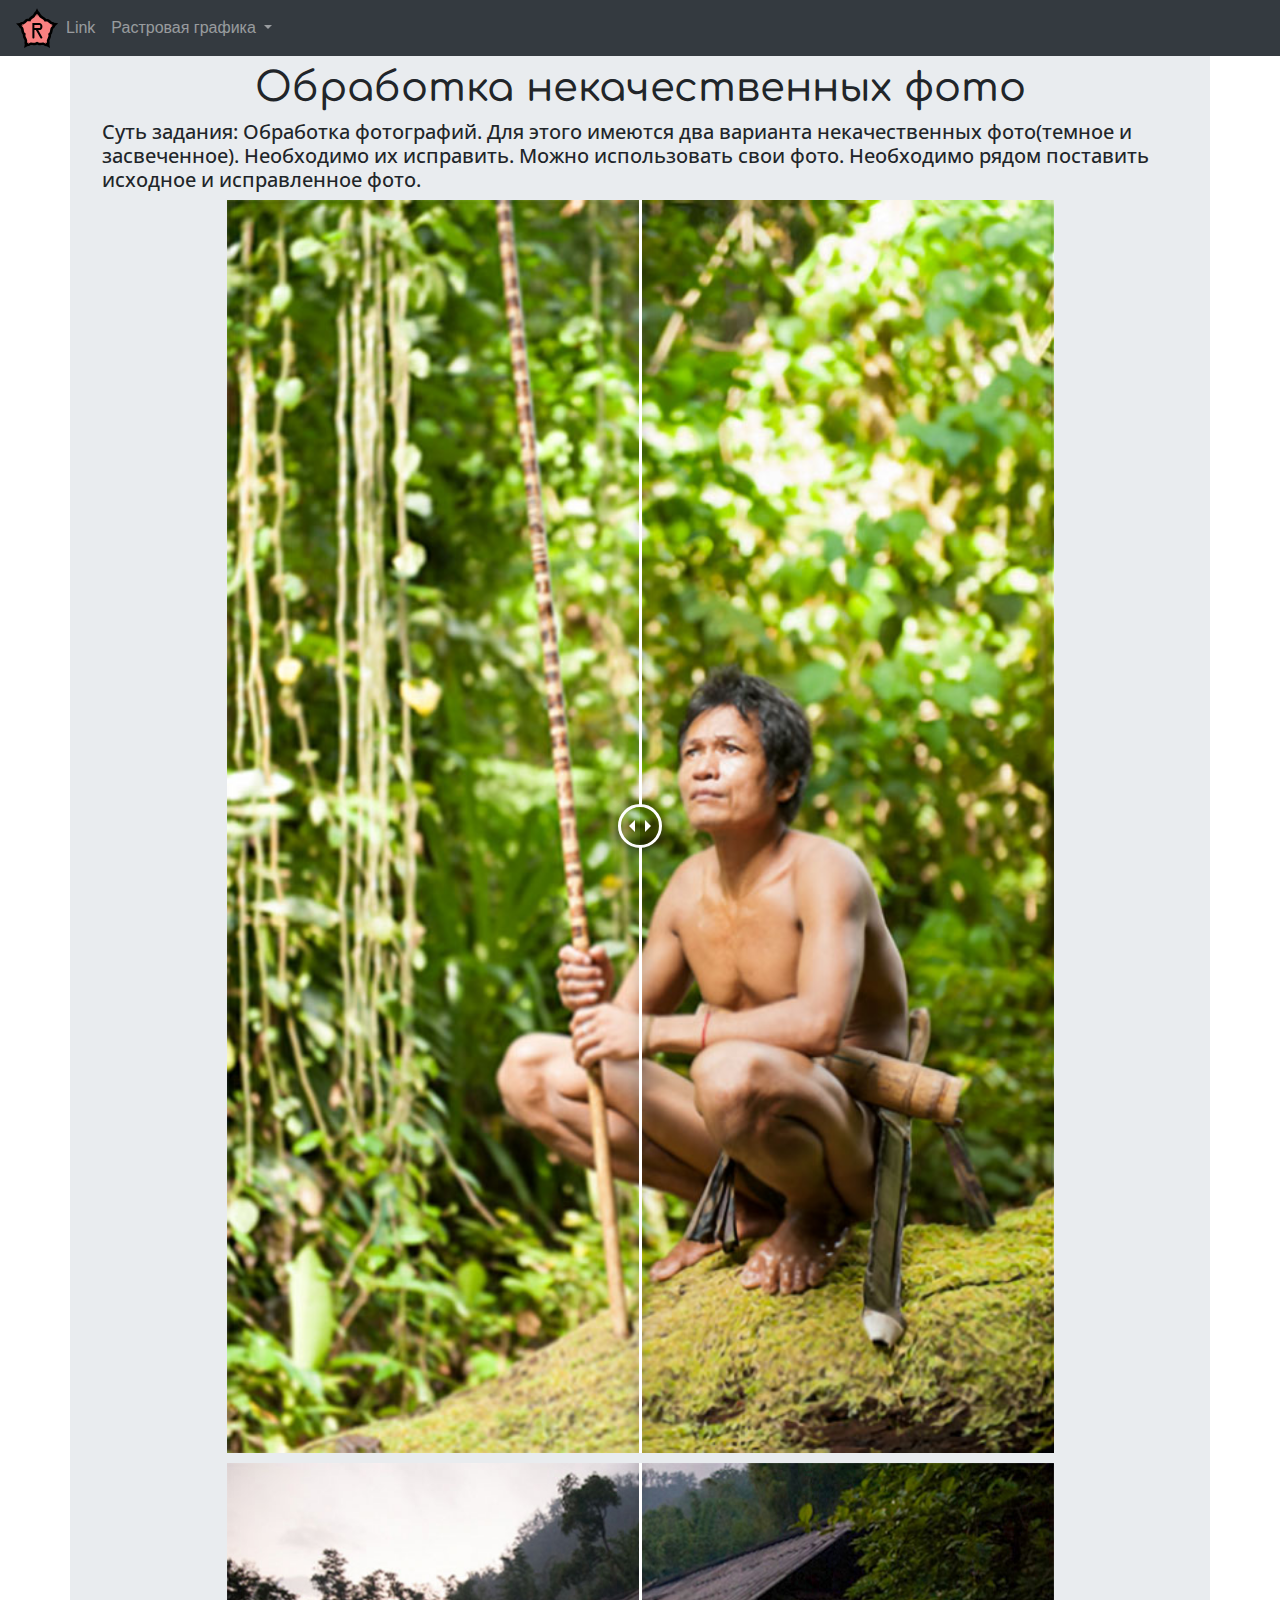
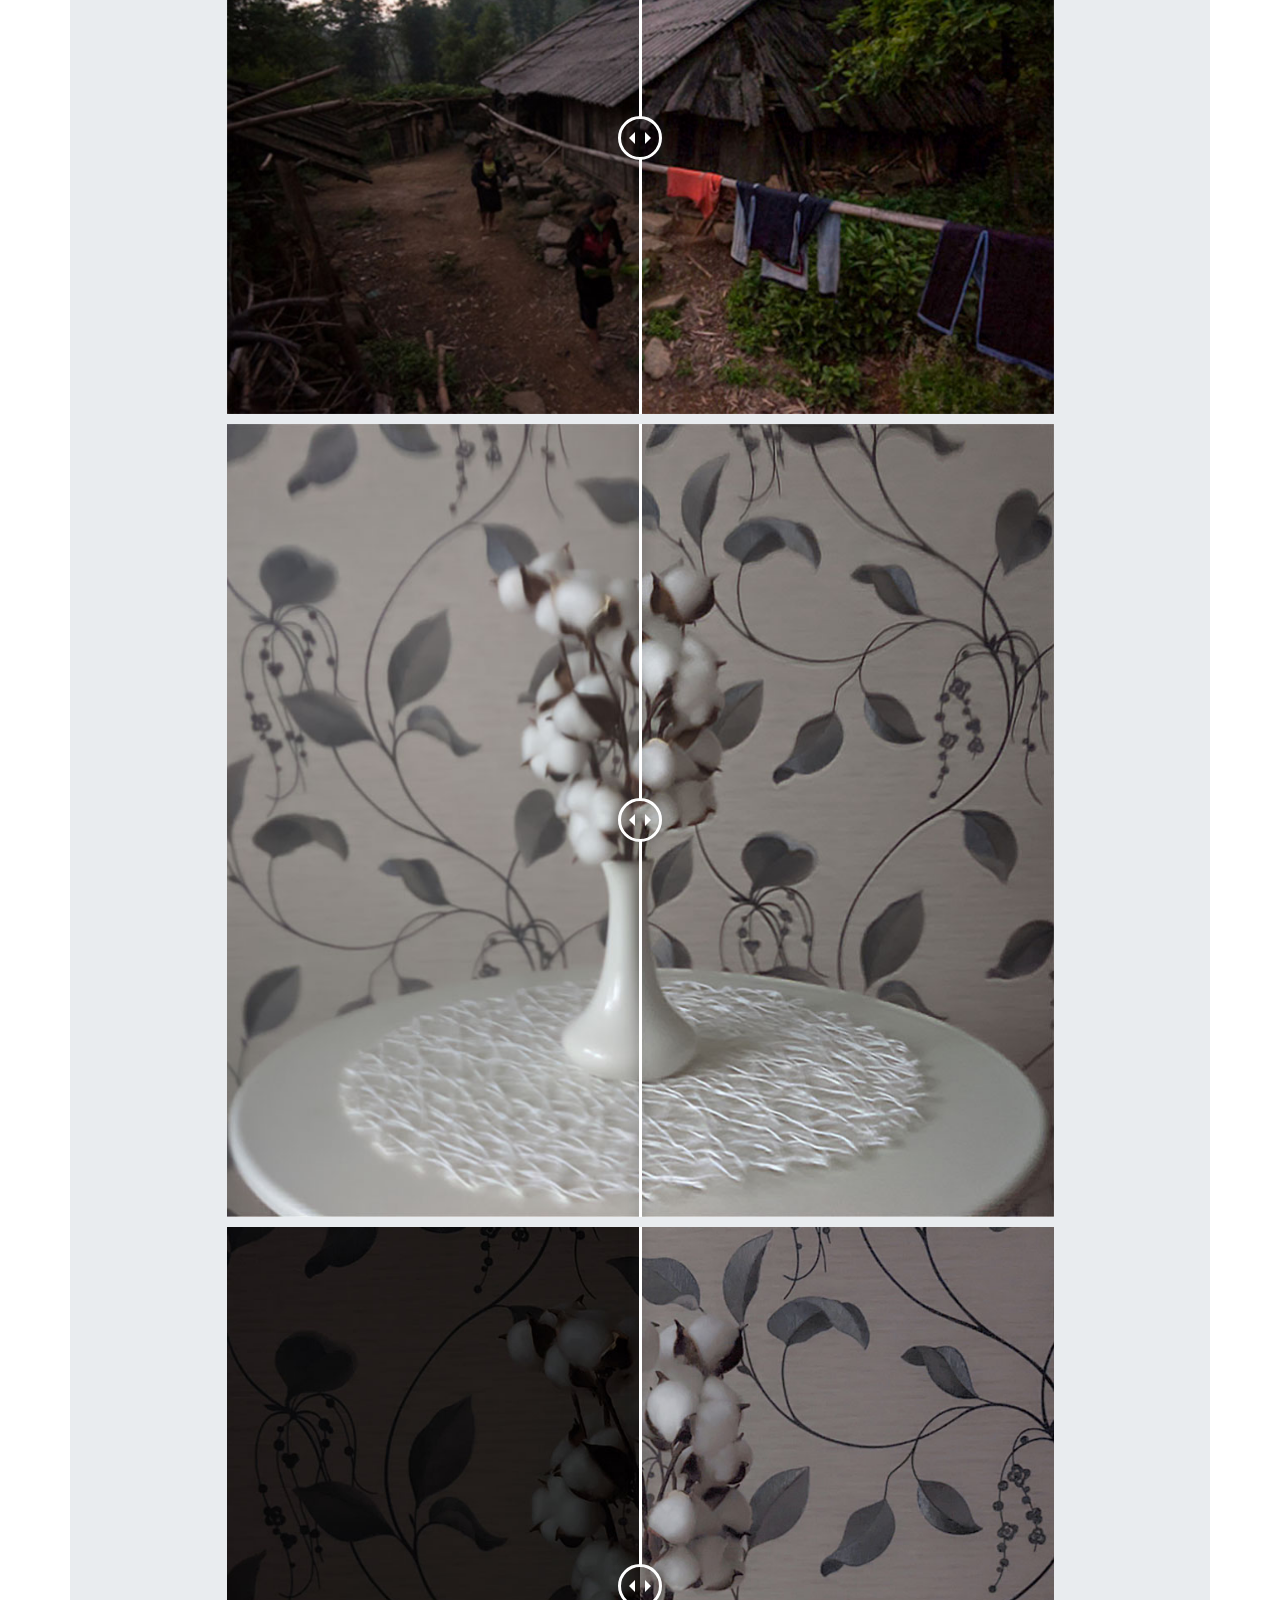
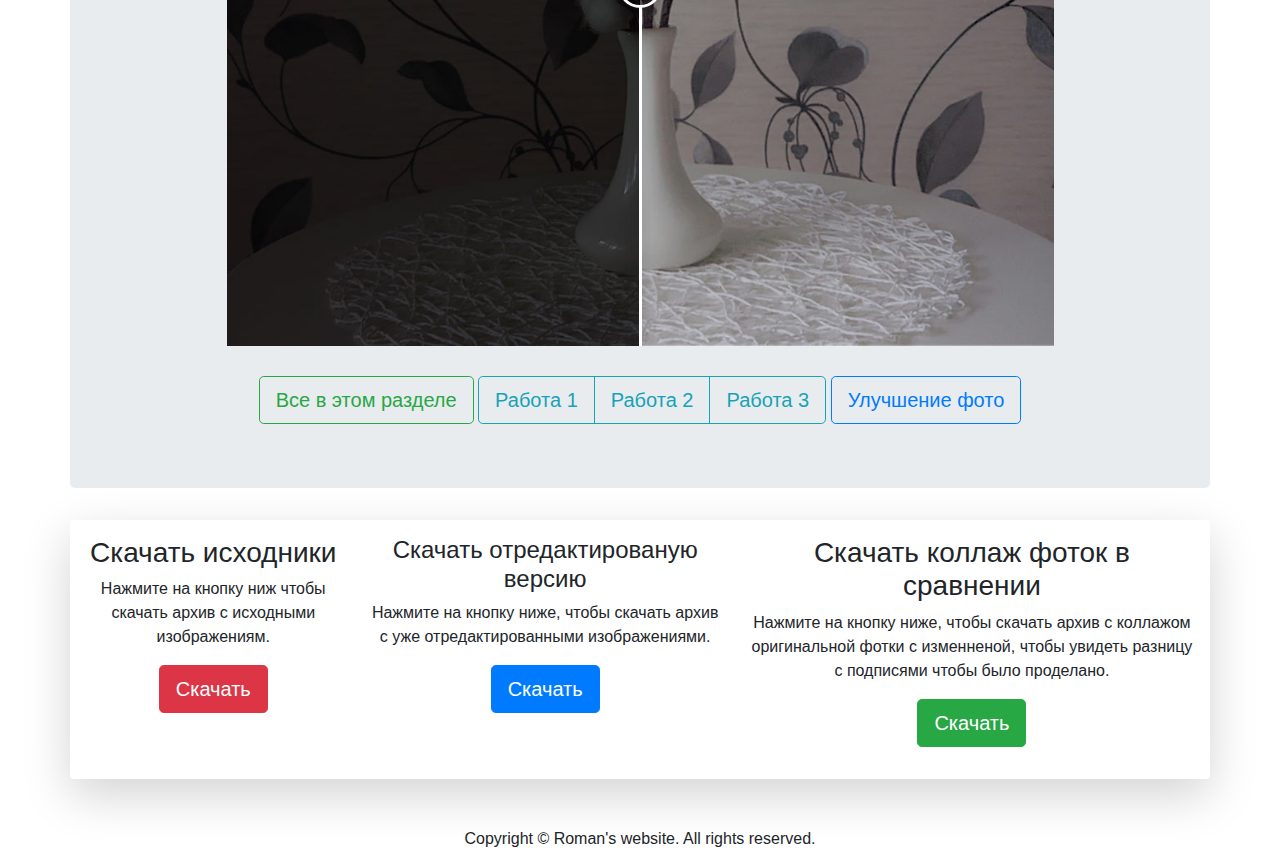
==== bitmap-photo enhancement.html @ d8ad8819 "+" ====
<!DOCTYPE html>
<html lang="en">
  <head>
    <meta charset="utf-8">
    <meta http-equiv="X-UA-Compatible" content="IE=edge">
    <meta name="viewport" content="width=device-width, initial-scale=1">
    <title>Bootstrap Product Page Template</title>
    <!-- Bootstrap -->
	  
	  <link href="css/bootstrap-4.4.1.css" rel="stylesheet">
	  <link href="mainstyle.css" rel="stylesheet" type="text/css">
<script src="https://cdn.jsdelivr.net/npm/bootstrap@5.1.3/dist/js/bootstrap.bundle.min.js" integrity="sha384-ka7Sk0Gln4gmtz2MlQnikT1wXgYsOg+OMhuP+IlRH9sENBO0LRn5q+8nbTov4+1p" crossorigin="anonymous"></script>
<script src="https://cdn.jsdelivr.net/npm/@popperjs/core@2.9.3/dist/umd/popper.min.js" integrity="sha384-W8fXfP3gkOKtndU4JGtKDvXbO53Wy8SZCQHczT5FMiiqmQfUpWbYdTil/SxwZgAN" crossorigin="anonymous"></script>
<script src="https://cdn.jsdelivr.net/npm/bootstrap@5.1.1/dist/js/bootstrap.min.js" integrity="sha384-skAcpIdS7UcVUC05LJ9Dxay8AXcDYfBJqt1CJ85S/CFujBsIzCIv+l9liuYLaMQ/" crossorigin="anonymous"></script>
  <link rel="stylesheet" href="css/style.css">
  <link rel="stylesheet" href="css/twentytwenty.css">

<link href="https://fonts.googleapis.com/css2?family=Comfortaa:wght@700&family=Open+Sans:wght@500&display=swap" rel="stylesheet"> 
  </head>
  <body>
    <nav class="navbar fixed-top navbar-expand-lg navbar-dark bg-dark">
      <a class="nav-item" href="INDEX.html"><img src="assets/image/home.svg" alt="" width="42"/> </a>
      <button class="navbar-toggler" type="button" data-toggle="collapse" data-target="#navbarSupportedContent" aria-controls="navbarSupportedContent" aria-expanded="false" aria-label="Toggle navigation">
      <span class="navbar-toggler-icon"></span>
      </button>
      <div class="collapse navbar-collapse" id="navbarSupportedContent">
        <ul class="navbar-nav mr-auto">
          
          <li class="nav-item">
            <a class="nav-link" href="#">Link</a>
          </li>
          <li class="nav-item dropdown">
                <a class="nav-link dropdown-toggle" href="#" id="navbarDropdown" role="button" data-toggle="dropdown" aria-haspopup="true" aria-expanded="false">
                Растровая графика
                </a>
                <div class="dropdown-menu" aria-labelledby="navbarDropdown">
                   <a class="dropdown-item" href="#">Показать работы в данном разделе</a>
					<div class="dropdown-divider"></div>
                    <a class="dropdown-item" href="Untitled-3.html">Работа 1. Машина на природе</a>
                    <a class="dropdown-item" href="#">Работа 2. Машина на горной дороге</a>
					<a class="dropdown-item" href="#">Работа 3. Машина на природе, едит по дороге</a>
					<div class="dropdown-divider"></div>
					<a class="dropdown-item" href="#">Улучшить фото плохого качества</a>
                </div>
             </li>
        </ul>
      </div>
    </nav>
	  
    <div class="container">
    	<div class="row">
          <div class="jumbotron col-12">
			  
            <h1 class="text-center"  >Обработка некачественных фото</h1>
            <h5 class="fw-bold">Суть задания: Обработка фотографий. Для этого имеются <a href="assets/download/Некачестванные фото.zip" class="text-reset ">два варианта некачественных фото</a>(темное и засвеченное). Необходимо их исправить. Можно использовать свои фото. Необходимо рядом поставить исходное и исправленное фото.</h5>
			  
			  
			  
			  <div class="before-after" style="max-width: 827px; margin: 0 auto; text-align:center; margin-bottom: 10px;" >
				  <img src="assets/image/compare/1_original.jpg" width="827" class="imgresp"/>
				  <img src="assets/image/compare/1_edit.jpg" width="827" class=" imgresp"/>
    		  </div>
			
			  <div class="before-after" style="max-width: 827px; margin: 0 auto; text-align:center;margin-bottom: 10px;">
				  <img src="assets/image/compare/2_original.jpg" width="827" class="imgresp"/>
				  <img src="assets/image/compare/2_edit.jpg" width="827" class=" imgresp"/>
    		  </div>

			  <div class="before-after" style="max-width: 827px; margin: 0 auto; text-align:center;margin-bottom: 10px;">
				  <img src="assets/image/compare/3_original.jpg" width="827" class="imgresp"/>
				  <img src="assets/image/compare/3_edit.jpg" width="827" class=" imgresp"/>
    		  </div>
			  <div class="before-after" style="max-width: 827px; margin: 0 auto; text-align:center;">
				  <img src="assets/image/compare/4_original.jpg" width="827" class="imgresp"/>
				  <img src="assets/image/compare/4_edit.jpg" width="827" class=" imgresp"/>
    		  </div>
			  <div class="text-center btn-toolbar d-block mx-auto" role="toolbar" aria-label="Toolbar with button groups" style="margin-top:30px;">
				  <div class="btn-group me-2 btn-group-lg" role="group" aria-label="1 group">
					<button type="button" class="btn btn-outline-success">Все в этом разделе</button>
				  </div>
				  <div class="btn-group me-2 btn-group-lg" role="group" aria-label="2 group">
					<button type="button" class="btn btn-outline-info">Работа 1</button>
					<button type="button" class="btn btn-outline-info">Работа 2</button>
					<button type="button" class="btn btn-outline-info">Работа 3</button>

				  </div>
				  <div class="btn-group me-2 btn-group-lg" role="group" aria-label="3 group">
					<button type="button" class="btn btn-outline-primary">Улучшение фото</button>
				  </div>
			</div>
		</div>
	
			  
			  
			  
         
		
    	</div>
    </div>
    <div class="container shadow-lg p-3 mb-5 bg-white rounded">
      <div class="row">
        <div class="text-center col-lg-3 col-md-6 col-12">
          <h3>Скачать исходники</h3>
			<p>Нажмите на кнопку ниж чтобы скачать архив с исходными изображениям.</p>
          <a class="btn btn-danger btn-lg" href="assets/download/Некачестванные фото.zip" role="button">Скачать</a>
        </div>
        <div class="text-center col-lg-4 col-md-6 col-12">
          <h4>Скачать отредактированую версию</h4>
          <p>Нажмите на кнопку ниже, чтобы скачать архив с уже отредактированными изображениями.</p>
          <a class="btn btn-primary btn-lg" href="#" role="button">Скачать</a>
        </div>
		<div class="text-center col-lg-5 col-md-6 col-12">
          <h3>Скачать коллаж фоток в сравнении</h3>
          <p>Нажмите на кнопку ниже, чтобы скачать архив с коллажом оригинальной фотки с изменненой, чтобы увидеть разницу с подписями чтобы было проделано.</p>
          <a class="btn btn-success btn-lg" href="#" role="button">Скачать</a>
			<p></p>
        </div>
      </div>
    </div>
    
    <footer class="text-center">
      <div class="container">
        <div class="row">
          <div class="col-12">
            <p>Copyright © Roman's website. All rights reserved.</p>
          </div>
        </div>
      </div>
    </footer>
	<script src="js/jquery-3.4.1.min.js"></script>
	<script src="js/popper.min.js"></script>
	<script src="js/bootstrap-4.4.1.js"></script>
	<script src="script.js"></script>
	  <script src="https://ajax.googleapis.com/ajax/libs/jquery/3.5.1/jquery.min.js"></script>
  <script src="./js/jquery.event.move.js"></script>
  <script src="./js/jquery.twentytwenty.js"></script>
  <script>
    $(function () {
      $(".before-after").twentytwenty({
        //move_slider_on_hover: true,
        //no_overlay: true,
        // orientation: 'vertical',
         before_label: 'Было',
         after_label: 'Стало',
      });
    });
  </script>
  </body>
</html>
---- mainstyle.css ----
@charset "utf-8";
.category-wrap {
  height: 100%; /* Full-height: remove this if you want "auto" height */
    width: 200px; /* Set the width of the sidebar */
    position: fixed; /* Fixed Sidebar (stay in place on scroll) */
    z-index: 1; /* Stay on top */
    top: 0; /* Stay at the top */
    right: 0;
    background-color: #DDD1D1; /* Black */
    overflow-x: hidden; /* Disable horizontal scroll */
    padding-right: 10%;
}
.category-wrap h3 {
  font-size: 16px;
  color: rgba(0,0,0,.6);
  margin: 0 0 10px;
  padding: 0 5px;
  position: relative;
}
.category-wrap h3:after {
  content: "";
  width: 6px;
  height: 6px;
  background: #80C8A0;
  position: absolute;
  right: 5px;
  bottom: 2px;
  box-shadow: -8px -8px #80C8A0, 0 -8px #80C8A0, -8px 0 #80C8A0;
}
.category-wrap ul {
  list-style: none;
  margin: 0;
  padding: 0; 
  border-top: 1px solid rgba(0,0,0,.3);
}
.category-wrap li {margin: 12px 0 0 0px;}
.category-wrap a {
  text-decoration: none;
  display: block;  
  font-size: 13px;
  color: rgba(0,0,0,.6);
  padding: 5px;
  position: relative;
  transition: .3s linear;
}
.category-wrap a:after {
  content:"\f18e";
  font-family: FontAwesome;
  position: absolute;
  right: 5px;
  color: white;
  transition: .2s linear;
}
.category-wrap a:hover {
  background: #80C8A0;
  color: white;
}

.image-comparison {
    position: relative;
    display: inline-block;
    width: 520px;
    width: 100%;
    max-width: 520px;
    overflow: hidden;
}

.image-comparison__before {
    position: absolute;
    width: 50%;
    overflow: hidden;
}

.image-comparison__image {
    display: block;
}

/* Ползунок */
.image-comparison__slider {
    padding: 0;
    position: absolute;
    top: 50%;
    left: 50%;
    transform: translate(-50%, -50%);
    width: 2px;
    height: 100%;
    cursor: col-resize;
    outline: none;
    border: none;
}

/* Стрелки */
.image-comparison__slider::before {
    content: '';
    position: absolute;
    top: calc(50% - 15px);
    left: -14px;
    width: 30px;
    height: 30px;
    border-radius: 50%;
    background: transparent url('./img/arrows.png') no-repeat center;
    border: 2px solid #fff;
    background-size: 90%;
}

.image-comprison__slider:hover,
.image-comprison__slider:focus,
.image-comprison__slider:hover::before,
.image-comprison__slider:focus::before {
    background-color: #ccc;
    outline: none;
    border: none;
}
.imgresp {
	max-width: 100%;
	height: auto;
}
h1 {
    font-family: 'Comfortaa', cursive;
}
h5 {
	font-family: 'Open Sans', sans-serif;
}
---- css/style.css ----
html,
body {
  margin: 0;
  padding: 0;
}

* {
  box-sizing: border-box;
}

.content {
  width: 100%;
  max-width: 900px;
  margin: 50px auto;
  padding: 50px;
  box-shadow: 0 5px 35px rgba(0, 0, 0, .1);
}
---- css/twentytwenty.css ----
.twentytwenty-horizontal .twentytwenty-handle:before, .twentytwenty-horizontal .twentytwenty-handle:after, .twentytwenty-vertical .twentytwenty-handle:before, .twentytwenty-vertical .twentytwenty-handle:after {
  content: " ";
  display: block;
  background: white;
  position: absolute;
  z-index: 30;
  -webkit-box-shadow: 0px 0px 12px rgba(51, 51, 51, 0.5);
  -moz-box-shadow: 0px 0px 12px rgba(51, 51, 51, 0.5);
  box-shadow: 0px 0px 12px rgba(51, 51, 51, 0.5); }

.twentytwenty-horizontal .twentytwenty-handle:before, .twentytwenty-horizontal .twentytwenty-handle:after {
  width: 3px;
  height: 9999px;
  left: 50%;
  margin-left: -1.5px; }

.twentytwenty-vertical .twentytwenty-handle:before, .twentytwenty-vertical .twentytwenty-handle:after {
  width: 9999px;
  height: 3px;
  top: 50%;
  margin-top: -1.5px; }

.twentytwenty-before-label, .twentytwenty-after-label, .twentytwenty-overlay {
  position: absolute;
  top: 0;
  width: 100%;
  height: 100%; }

.twentytwenty-before-label, .twentytwenty-after-label, .twentytwenty-overlay {
  -webkit-transition-duration: 0.5s;
  -moz-transition-duration: 0.5s;
  transition-duration: 0.5s; }

.twentytwenty-before-label, .twentytwenty-after-label {
  -webkit-transition-property: opacity;
  -moz-transition-property: opacity;
  transition-property: opacity; }

.twentytwenty-before-label:before, .twentytwenty-after-label:before {
  color: white;
  font-size: 13px;
  letter-spacing: 0.1em; }

.twentytwenty-before-label:before, .twentytwenty-after-label:before {
  position: absolute;
  background: rgba(255, 255, 255, 0.2);
  line-height: 38px;
  padding: 0 20px;
  -webkit-border-radius: 2px;
  -moz-border-radius: 2px;
  border-radius: 2px; }

.twentytwenty-horizontal .twentytwenty-before-label:before, .twentytwenty-horizontal .twentytwenty-after-label:before {
  top: 50%;
  margin-top: -19px; }

.twentytwenty-vertical .twentytwenty-before-label:before, .twentytwenty-vertical .twentytwenty-after-label:before {
  left: 50%;
  margin-left: -45px;
  text-align: center;
  width: 90px; }

.twentytwenty-left-arrow, .twentytwenty-right-arrow, .twentytwenty-up-arrow, .twentytwenty-down-arrow {
  width: 0;
  height: 0;
  border: 6px inset transparent;
  position: absolute; }

.twentytwenty-left-arrow, .twentytwenty-right-arrow {
  top: 50%;
  margin-top: -6px; }

.twentytwenty-up-arrow, .twentytwenty-down-arrow {
  left: 50%;
  margin-left: -6px; }

.twentytwenty-container {
  -webkit-box-sizing: content-box;
  -moz-box-sizing: content-box;
  box-sizing: content-box;
  z-index: 0;
  overflow: hidden;
  position: relative;
  -webkit-user-select: none;
  -moz-user-select: none;
  -ms-user-select: none; }
  .twentytwenty-container img {
    max-width: 100%;
    position: absolute;
    top: 0;
    display: block; }
  .twentytwenty-container.active .twentytwenty-overlay, .twentytwenty-container.active :hover.twentytwenty-overlay {
    background: rgba(0, 0, 0, 0); }
    .twentytwenty-container.active .twentytwenty-overlay .twentytwenty-before-label,
    .twentytwenty-container.active .twentytwenty-overlay .twentytwenty-after-label, .twentytwenty-container.active :hover.twentytwenty-overlay .twentytwenty-before-label,
    .twentytwenty-container.active :hover.twentytwenty-overlay .twentytwenty-after-label {
      opacity: 0; }
  .twentytwenty-container * {
    -webkit-box-sizing: content-box;
    -moz-box-sizing: content-box;
    box-sizing: content-box; }

.twentytwenty-before-label {
  opacity: 0; }
  .twentytwenty-before-label:before {
    content: attr(data-content); }

.twentytwenty-after-label {
  opacity: 0; }
  .twentytwenty-after-label:before {
    content: attr(data-content); }

.twentytwenty-horizontal .twentytwenty-before-label:before {
  left: 10px; }

.twentytwenty-horizontal .twentytwenty-after-label:before {
  right: 10px; }

.twentytwenty-vertical .twentytwenty-before-label:before {
  top: 10px; }

.twentytwenty-vertical .twentytwenty-after-label:before {
  bottom: 10px; }

.twentytwenty-overlay {
  -webkit-transition-property: background;
  -moz-transition-property: background;
  transition-property: background;
  background: rgba(0, 0, 0, 0);
  z-index: 25; }
  .twentytwenty-overlay:hover {
    background: rgba(0, 0, 0, 0.5); }
    .twentytwenty-overlay:hover .twentytwenty-after-label {
      opacity: 1; }
    .twentytwenty-overlay:hover .twentytwenty-before-label {
      opacity: 1; }

.twentytwenty-before {
  z-index: 20; }

.twentytwenty-after {
  z-index: 10; }

.twentytwenty-handle {
  height: 38px;
  width: 38px;
  position: absolute;
  left: 50%;
  top: 50%;
  margin-left: -22px;
  margin-top: -22px;
  border: 3px solid white;
  -webkit-border-radius: 1000px;
  -moz-border-radius: 1000px;
  border-radius: 1000px;
  -webkit-box-shadow: 0px 0px 12px rgba(51, 51, 51, 0.5);
  -moz-box-shadow: 0px 0px 12px rgba(51, 51, 51, 0.5);
  box-shadow: 0px 0px 12px rgba(51, 51, 51, 0.5);
  z-index: 40;
  cursor: pointer; }

.twentytwenty-horizontal .twentytwenty-handle:before {
  bottom: 50%;
  margin-bottom: 22px;
  -webkit-box-shadow: 0 3px 0 white, 0px 0px 12px rgba(51, 51, 51, 0.5);
  -moz-box-shadow: 0 3px 0 white, 0px 0px 12px rgba(51, 51, 51, 0.5);
  box-shadow: 0 3px 0 white, 0px 0px 12px rgba(51, 51, 51, 0.5); }
.twentytwenty-horizontal .twentytwenty-handle:after {
  top: 50%;
  margin-top: 22px;
  -webkit-box-shadow: 0 -3px 0 white, 0px 0px 12px rgba(51, 51, 51, 0.5);
  -moz-box-shadow: 0 -3px 0 white, 0px 0px 12px rgba(51, 51, 51, 0.5);
  box-shadow: 0 -3px 0 white, 0px 0px 12px rgba(51, 51, 51, 0.5); }

.twentytwenty-vertical .twentytwenty-handle:before {
  left: 50%;
  margin-left: 22px;
  -webkit-box-shadow: 3px 0 0 white, 0px 0px 12px rgba(51, 51, 51, 0.5);
  -moz-box-shadow: 3px 0 0 white, 0px 0px 12px rgba(51, 51, 51, 0.5);
  box-shadow: 3px 0 0 white, 0px 0px 12px rgba(51, 51, 51, 0.5); }
.twentytwenty-vertical .twentytwenty-handle:after {
  right: 50%;
  margin-right: 22px;
  -webkit-box-shadow: -3px 0 0 white, 0px 0px 12px rgba(51, 51, 51, 0.5);
  -moz-box-shadow: -3px 0 0 white, 0px 0px 12px rgba(51, 51, 51, 0.5);
  box-shadow: -3px 0 0 white, 0px 0px 12px rgba(51, 51, 51, 0.5); }

.twentytwenty-left-arrow {
  border-right: 6px solid white;
  left: 50%;
  margin-left: -17px; }

.twentytwenty-right-arrow {
  border-left: 6px solid white;
  right: 50%;
  margin-right: -17px; }

.twentytwenty-up-arrow {
  border-bottom: 6px solid white;
  top: 50%;
  margin-top: -17px; }

.twentytwenty-down-arrow {
  border-top: 6px solid white;
  bottom: 50%;
  margin-bottom: -17px; }
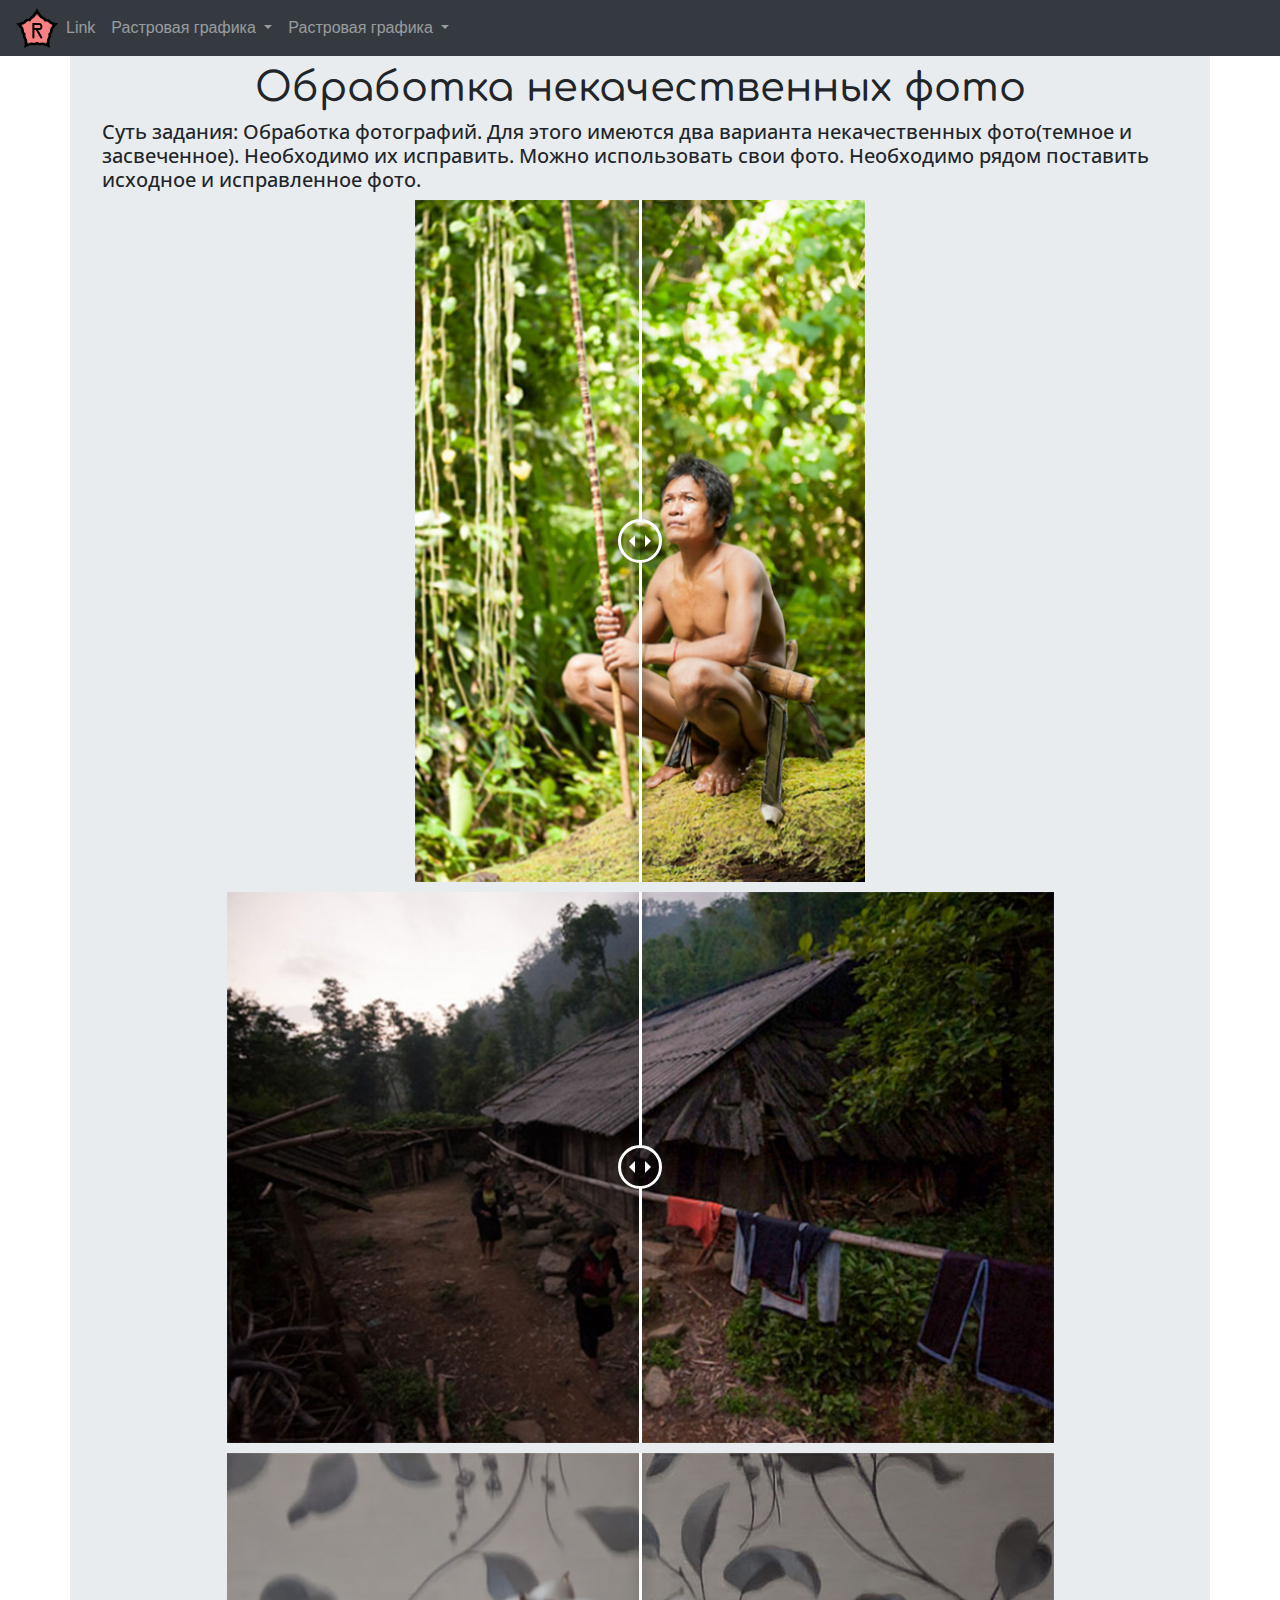
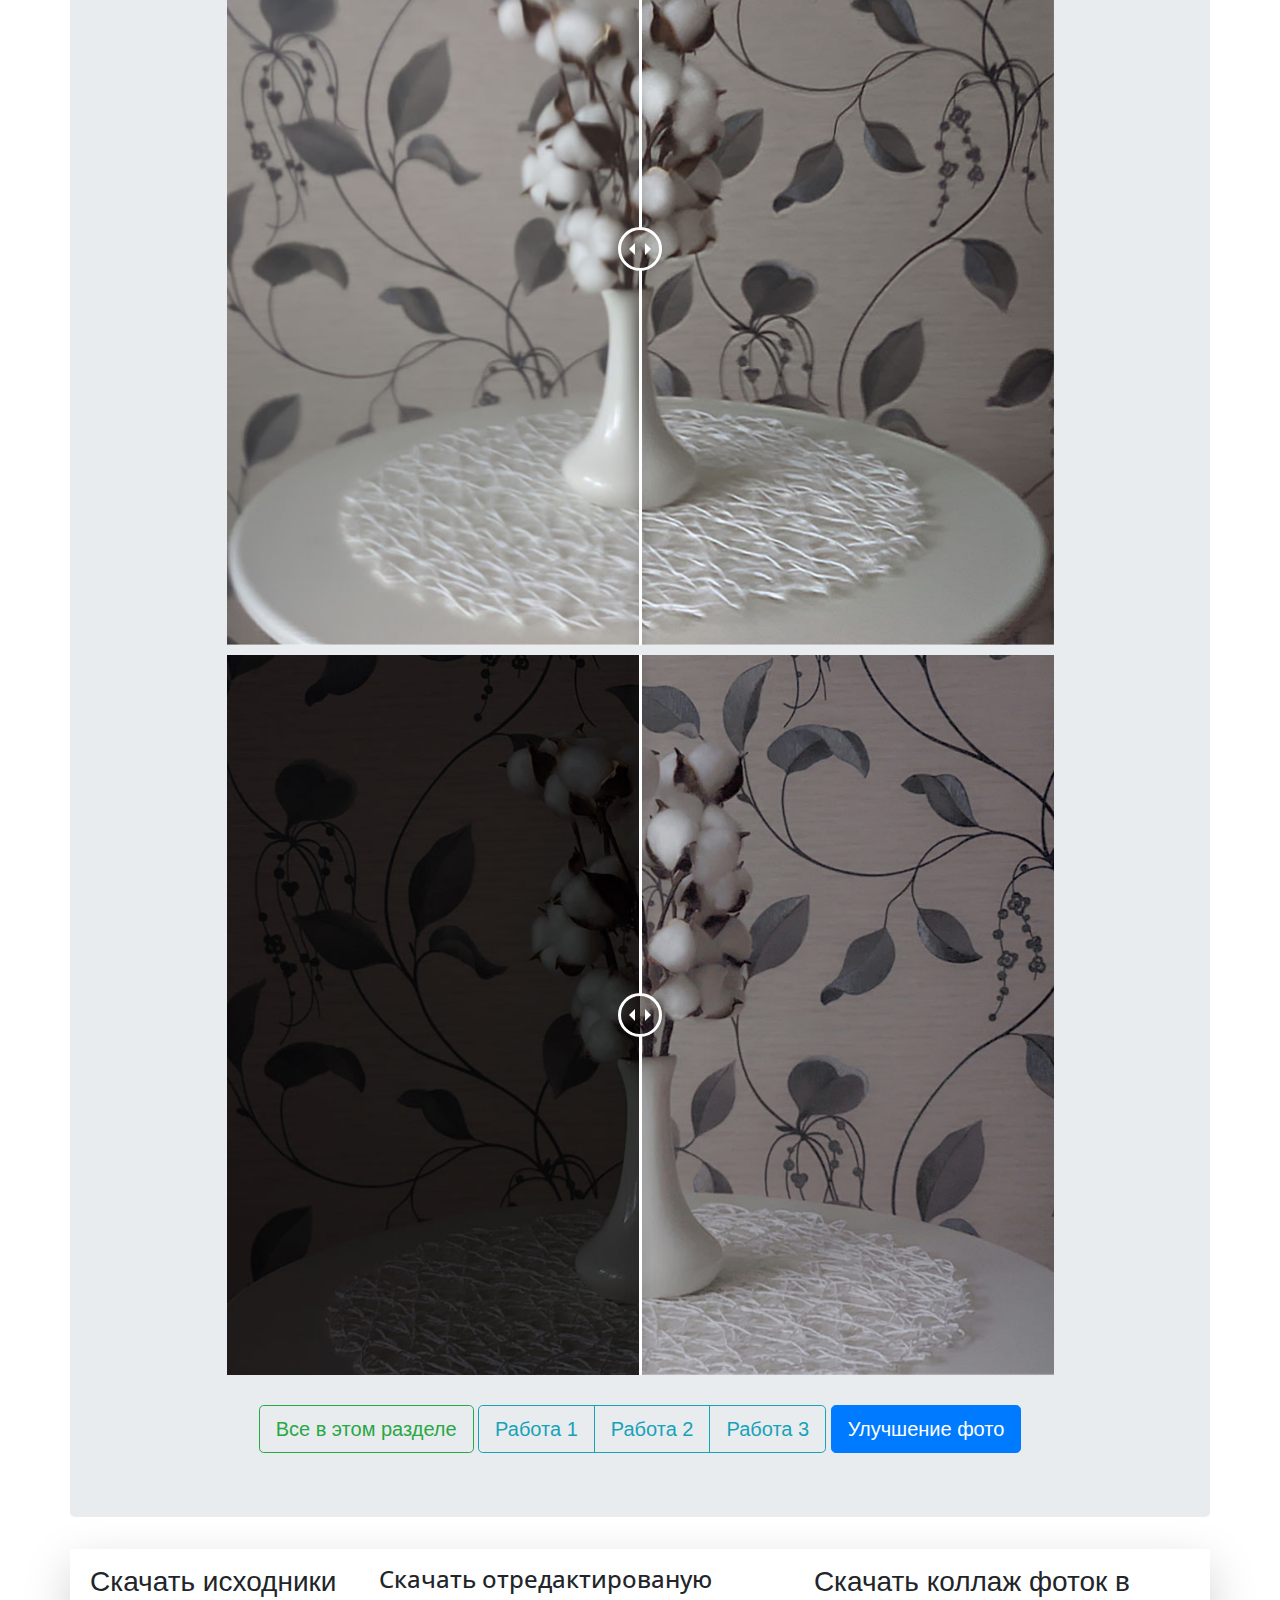
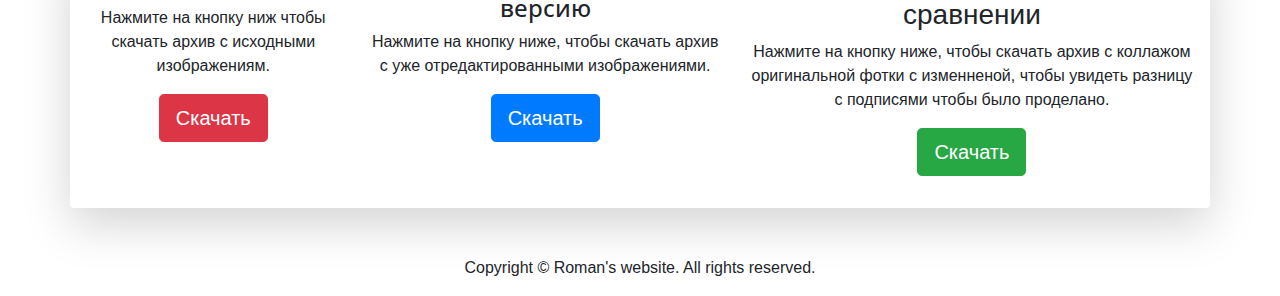
==== commit eb3508b2: "26.05.2022" ====
--- a/bitmap-photo enhancement.html
+++ b/bitmap-photo enhancement.html
@@ -18,34 +18,7 @@
 <link href="https://fonts.googleapis.com/css2?family=Comfortaa:wght@700&family=Open+Sans:wght@500&display=swap" rel="stylesheet"> 
   </head>
   <body>
-    <nav class="navbar fixed-top navbar-expand-lg navbar-dark bg-dark">
-      <a class="nav-item" href="INDEX.html"><img src="assets/image/home.svg" alt="" width="42"/> </a>
-      <button class="navbar-toggler" type="button" data-toggle="collapse" data-target="#navbarSupportedContent" aria-controls="navbarSupportedContent" aria-expanded="false" aria-label="Toggle navigation">
-      <span class="navbar-toggler-icon"></span>
-      </button>
-      <div class="collapse navbar-collapse" id="navbarSupportedContent">
-        <ul class="navbar-nav mr-auto">
-          
-          <li class="nav-item">
-            <a class="nav-link" href="#">Link</a>
-          </li>
-          <li class="nav-item dropdown">
-                <a class="nav-link dropdown-toggle" href="#" id="navbarDropdown" role="button" data-toggle="dropdown" aria-haspopup="true" aria-expanded="false">
-                Растровая графика
-                </a>
-                <div class="dropdown-menu" aria-labelledby="navbarDropdown">
-                   <a class="dropdown-item" href="#">Показать работы в данном разделе</a>
-					<div class="dropdown-divider"></div>
-                    <a class="dropdown-item" href="Untitled-3.html">Работа 1. Машина на природе</a>
-                    <a class="dropdown-item" href="#">Работа 2. Машина на горной дороге</a>
-					<a class="dropdown-item" href="#">Работа 3. Машина на природе, едит по дороге</a>
-					<div class="dropdown-divider"></div>
-					<a class="dropdown-item" href="#">Улучшить фото плохого качества</a>
-                </div>
-             </li>
-        </ul>
-      </div>
-    </nav>
+    <div data-snippet="navbar"></div>
 	  
     <div class="container">
     	<div class="row">
@@ -56,9 +29,9 @@
 			  
 			  
 			  
-			  <div class="before-after" style="max-width: 827px; margin: 0 auto; text-align:center; margin-bottom: 10px;" >
-				  <img src="assets/image/compare/1_original.jpg" width="827" class="imgresp"/>
-				  <img src="assets/image/compare/1_edit.jpg" width="827" class=" imgresp"/>
+			  <div class="before-after" style="max-width: 450px; margin: 0 auto; text-align:center; margin-bottom: 10px;" >
+				  <img src="assets/image/compare/1_original.jpg" width=" 450px" class="imgresp"/>
+				  <img src="assets/image/compare/1_edit.jpg" width=" 450px" class=" imgresp"/>
     		  </div>
 			
 			  <div class="before-after" style="max-width: 827px; margin: 0 auto; text-align:center;margin-bottom: 10px;">
@@ -81,11 +54,11 @@
 				  <div class="btn-group me-2 btn-group-lg" role="group" aria-label="2 group">
 					<button type="button" class="btn btn-outline-info">Работа 1</button>
 					<button type="button" class="btn btn-outline-info">Работа 2</button>
-					<button type="button" class="btn btn-outline-info">Работа 3</button>
+					<a type="button" class="btn btn-outline-info" href="bitmap-variation-3.html">Работа 3</a>
 
 				  </div>
 				  <div class="btn-group me-2 btn-group-lg" role="group" aria-label="3 group">
-					<button type="button" class="btn btn-outline-primary">Улучшение фото</button>
+					<button type="button" class="btn btn-primary">Улучшение фото</button>
 				  </div>
 			</div>
 		</div>
@@ -145,5 +118,14 @@
       });
     });
   </script>
+	  <script> 
+		$(function () {
+		  var includes = $('[data-snippet]')
+		  $.each(includes, function () {
+			var file = 'snippets/' + $(this).data('snippet') + '.html'
+			$(this).load(file)
+		  })
+		})
+    </script> 
   </body>
 </html>--- a/mainstyle.css
+++ b/mainstyle.css
@@ -118,6 +118,20 @@
 h1 {
     font-family: 'Comfortaa', cursive;
 }
-h5 {
+h5,h4,h6 {
 	font-family: 'Open Sans', sans-serif;
+}
+h5.c {
+	font-family: 'Comfortaa', cursive;
+        color: skyblue;
+		font-weight:bolder;
+	font-size: 45px;
+	text-shadow: -1px -1px 0 #000, 1px -1px 0 #000, -1px 1px 0 #000, 1px 1px 0 #000;
+}
+p.c {
+	font-family: 'Comfortaa', cursive;
+        color: springgreen;
+		font-size: 34px;
+	text-shadow: -1px -1px 0 #000, 1px -1px 0 #000, -1px 1px 0 #000, 1px 1px 0 #000;
+
 }